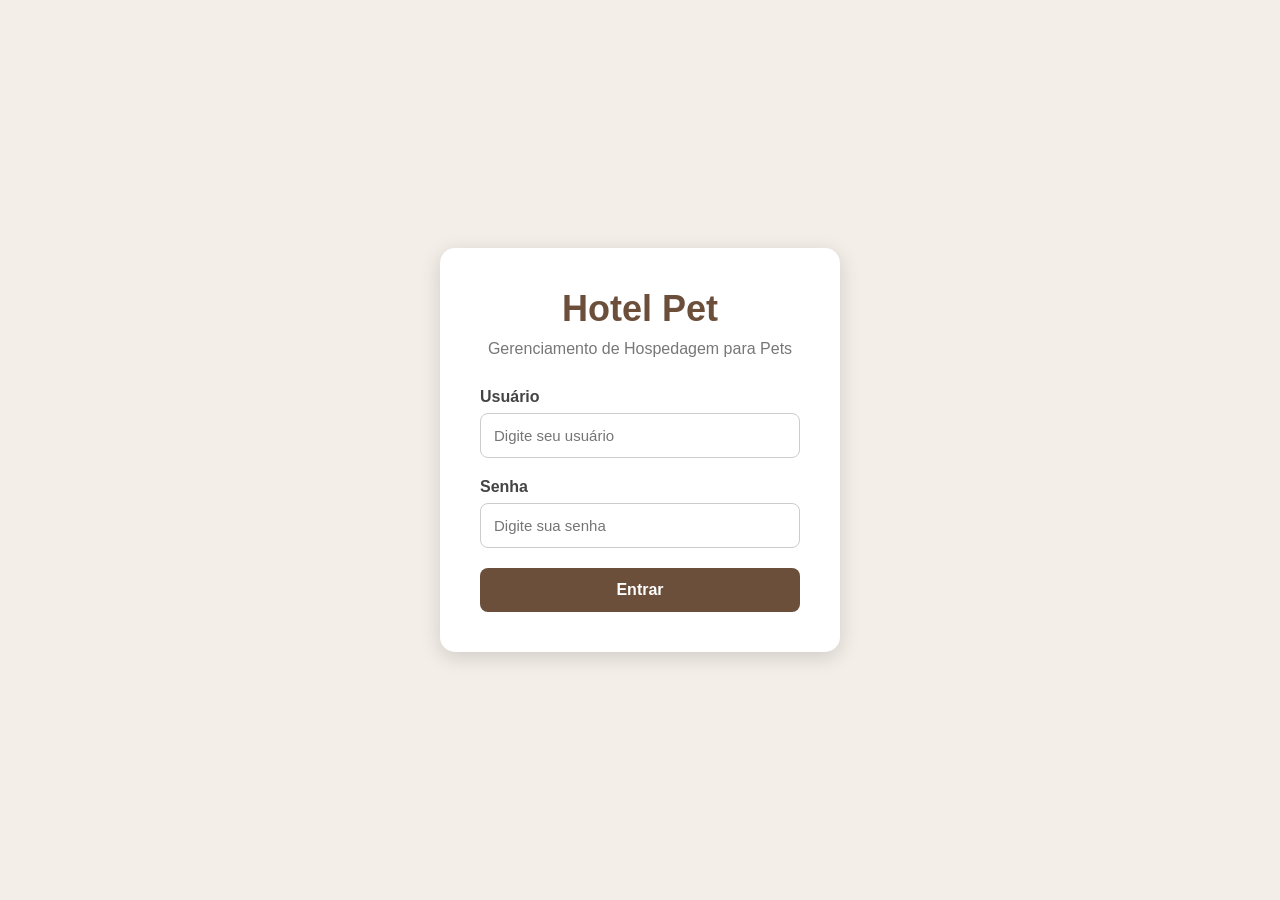
==== index/index.html @ 0ed0265e "Projeto Hotel Pet" ====
<!DOCTYPE html>
<html lang="pt-br">

<head>
    <meta charset="UTF-8">
    <meta name="viewport" content="width=device-width, initial-scale=1.0">

    <title>Hotel Pet - Login</title>

    <link rel="stylesheet" href="../style/style.css">
</head>

<body>

    <div class="login-container">

        <div class="login-box">

            <h1>Hotel Pet</h1>

            <p>Gerenciamento de Hospedagem para Pets</p>

            <form>

                <div class="campo">
                    <label for="usuario">Usuário</label>

                    <input 
                        type="text"
                        id="usuario"
                        name="usuario"
                        placeholder="Digite seu usuário"
                    >
                </div>

                <div class="campo">
                    <label for="senha">Senha</label>

                    <input 
                        type="password"
                        id="senha"
                        name="senha"
                        placeholder="Digite sua senha"
                    >
                </div>

                <a href="../reserva/reserva.html" class="botao-entrar">
                    Entrar
                </a>

            </form>

        </div>

    </div>

</body>

</html>
---- style/style.css ----
* {
    box-sizing: border-box;
    margin: 0;
    padding: 0;
}

body {
    font-family: Arial, sans-serif;
    background-color: #f3eee8;
    min-height: 100vh;
}

.login-container {
    min-height: 100vh;
    display: flex;
    justify-content: center;
    align-items: center;
    padding: 20px;
}

.login-box {
    width: 100%;
    max-width: 400px;
    background-color: white;
    padding: 40px;
    border-radius: 15px;
    box-shadow: 0 5px 20px rgba(0, 0, 0, 0.15);
}

.login-box h1 {
    text-align: center;
    color: #6b4f3a;
    font-size: 36px;
    margin-bottom: 10px;
}

.login-box p {
    text-align: center;
    color: #777;
    margin-bottom: 30px;
}

.campo {
    margin-bottom: 20px;
}

.campo label {
    display: block;
    color: #444;
    font-weight: bold;
    margin-bottom: 7px;
}

.campo input {
    width: 100%;
    padding: 13px;
    border: 1px solid #ccc;
    border-radius: 8px;
    font-size: 15px;
    outline: none;
}

.campo input:focus {
    border-color: #6b4f3a;
}

.login-box button {
    width: 100%;
    padding: 13px;
    background-color: #6b4f3a;
    color: white;
    border: none;
    border-radius: 8px;
    font-size: 16px;
    font-weight: bold;
    cursor: pointer;
}

.login-box button:hover {
    background-color: #543b2b;
}
.botao-entrar {
    display: block;
    width: 100%;
    padding: 13px;
    background-color: #6b4f3a;
    color: white;
    text-align: center;
    text-decoration: none;
    border-radius: 8px;
    font-size: 16px;
    font-weight: bold;
    cursor: pointer;
    box-sizing: border-box;
}

.botao-entrar:hover {
    background-color: #543b2b;
}
/* ============================= */
/* PÁGINA DE RESERVAS            */
/* ============================= */

.cabecalho {
    background-color: #6b4f3a;
    min-height: 70px;
    display: flex;
    align-items: center;
    justify-content: space-between;
    padding: 0 40px;
}

.logo h1 {
    color: white;
    font-size: 26px;
}

.menu {
    display: flex;
    gap: 25px;
}

.menu a {
    color: white;
    text-decoration: none;
    font-weight: bold;
    font-size: 15px;
}

.menu a:hover {
    text-decoration: underline;
}


/* CONTEÚDO */

.conteudo {
    width: 90%;
    max-width: 1100px;
    margin: 40px auto;
}

.titulo-pagina {
    margin-bottom: 30px;
}

.titulo-pagina h2 {
    color: #6b4f3a;
    font-size: 30px;
    margin-bottom: 8px;
}

.titulo-pagina p {
    color: #666;
}


/* PESQUISA */

.pesquisa {
    background-color: white;
    padding: 25px;
    border-radius: 12px;
    box-shadow: 0 3px 12px rgba(0, 0, 0, 0.10);
    margin-bottom: 30px;
}

.pesquisa h3 {
    color: #6b4f3a;
    margin-bottom: 20px;
}

.pesquisa form {
    display: flex;
    align-items: end;
    gap: 20px;
}

.campo-pesquisa {
    flex: 1;
}

.campo-pesquisa label {
    display: block;
    font-weight: bold;
    margin-bottom: 7px;
    color: #444;
}

.campo-pesquisa input,
.campo-pesquisa select {
    width: 100%;
    padding: 11px;
    border: 1px solid #ccc;
    border-radius: 7px;
    font-size: 14px;
}


/* BOTÃO PESQUISAR */

.botao-pesquisar {
    padding: 11px 25px;
    background-color: #6b4f3a;
    color: white;
    border: none;
    border-radius: 7px;
    font-weight: bold;
    cursor: pointer;
}

.botao-pesquisar:hover {
    background-color: #543b2b;
}


/* LISTA */

.lista-reservas {
    background-color: white;
    padding: 25px;
    border-radius: 12px;
    box-shadow: 0 3px 12px rgba(0, 0, 0, 0.10);
}

.cabecalho-lista {
    display: flex;
    justify-content: space-between;
    align-items: center;
    margin-bottom: 20px;
}

.cabecalho-lista h3 {
    color: #6b4f3a;
}


/* NOVA RESERVA */

.botao-nova-reserva {
    padding: 10px 18px;
    background-color: #6b4f3a;
    color: white;
    border: none;
    border-radius: 7px;
    cursor: pointer;
    font-weight: bold;
}


/* RESERVA */

.reserva {
    border: 1px solid #ddd;
    border-radius: 10px;
    padding: 20px;
    margin-bottom: 15px;
    display: flex;
    justify-content: space-between;
    align-items: center;
}

.reserva:last-child {
    margin-bottom: 0;
}

.reserva-informacoes h4 {
    color: #6b4f3a;
    font-size: 20px;
    margin-bottom: 10px;
}

.reserva-informacoes p {
    margin-bottom: 6px;
    color: #555;
}


/* STATUS */

.status {
    padding: 5px 10px;
    border-radius: 15px;
    font-size: 13px;
    font-weight: bold;
}

.status.andamento {
    background-color: #fff3cd;
    color: #856404;
}

.status.finalizada {
    background-color: #d4edda;
    color: #155724;
}

.status.reservada {
    background-color: #cce5ff;
    color: #004085;
}


/* BOTÕES */

.acoes {
    display: flex;
    gap: 10px;
}

.botao-visualizar,
.botao-editar {
    padding: 9px 15px;
    border-radius: 6px;
    cursor: pointer;
    font-weight: bold;
}

.botao-visualizar {
    background-color: white;
    color: #6b4f3a;
    border: 1px solid #6b4f3a;
}

.botao-editar {
    background-color: #6b4f3a;
    color: white;
    border: 1px solid #6b4f3a;
}


/* RESPONSIVIDADE */

@media (max-width: 768px) {

    .cabecalho {
        flex-direction: column;
        gap: 15px;
        padding: 20px;
    }

    .menu {
        flex-wrap: wrap;
        justify-content: center;
    }

    .pesquisa form {
        flex-direction: column;
        align-items: stretch;
    }

    .reserva {
        flex-direction: column;
        align-items: flex-start;
        gap: 20px;
    }

    .acoes {
        width: 100%;
    }

    .botao-visualizar,
    .botao-editar {
        flex: 1;
    }
}
.botao-visualizar {
    display: inline-block;
    padding: 9px 15px;
    border-radius: 6px;
    cursor: pointer;
    font-weight: bold;
    text-decoration: none;
    background-color: white;
    color: #6b4f3a;
    border: 1px solid #6b4f3a;
}
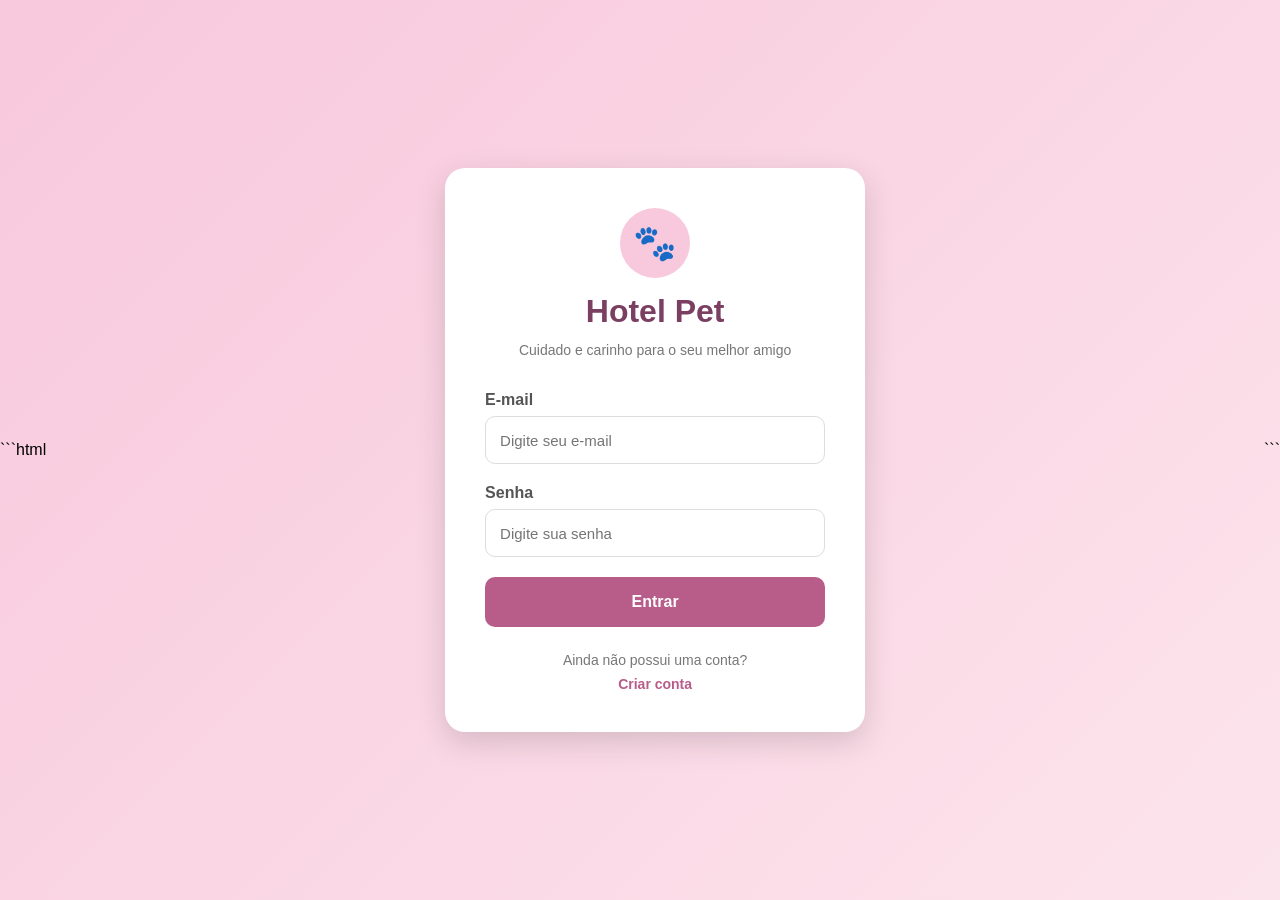
==== commit 176f97e0: "Atualiza tela de login" ====
--- a/index/index.html
+++ b/index/index.html
@@ -1,59 +1,369 @@
+```html
 <!DOCTYPE html>
 <html lang="pt-br">
 
 <head>
+
     <meta charset="UTF-8">
+
     <meta name="viewport" content="width=device-width, initial-scale=1.0">
 
     <title>Hotel Pet - Login</title>
 
     <link rel="stylesheet" href="../style/style.css">
+
 </head>
 
-<body>
-
-    <div class="login-container">
-
-        <div class="login-box">
-
-            <h1>Hotel Pet</h1>
-
-            <p>Gerenciamento de Hospedagem para Pets</p>
-
-            <form>
-
-                <div class="campo">
-                    <label for="usuario">Usuário</label>
-
-                    <input 
-                        type="text"
-                        id="usuario"
-                        name="usuario"
-                        placeholder="Digite seu usuário"
-                    >
-                </div>
-
-                <div class="campo">
-                    <label for="senha">Senha</label>
-
-                    <input 
+<body class="pagina-login">
+
+
+    <!-- ========================= -->
+    <!-- LOGIN -->
+    <!-- ========================= -->
+
+    <div class="login-container" id="telaLogin">
+
+        <div class="login-card">
+
+            <div class="login-logo">
+                🐾
+            </div>
+
+            <h1>
+                Hotel Pet
+            </h1>
+
+            <p class="login-subtitulo">
+                Cuidado e carinho para o seu melhor amigo
+            </p>
+
+
+            <form onsubmit="entrar(event)">
+
+                <div class="campo-login">
+
+                    <label for="email">
+                        E-mail
+                    </label>
+
+                    <input
+                        type="email"
+                        id="email"
+                        placeholder="Digite seu e-mail"
+                        required
+                    >
+
+                </div>
+
+
+                <div class="campo-login">
+
+                    <label for="senha">
+                        Senha
+                    </label>
+
+                    <input
                         type="password"
                         id="senha"
-                        name="senha"
                         placeholder="Digite sua senha"
-                    >
-                </div>
-
-                <a href="../reserva/reserva.html" class="botao-entrar">
+                        required
+                    >
+
+                </div>
+
+
+                <button
+                    type="submit"
+                    class="botao-login"
+                >
                     Entrar
-                </a>
+                </button>
 
             </form>
 
+
+            <div class="login-criar">
+
+                <span>
+                    Ainda não possui uma conta?
+                </span>
+
+                <button
+                    type="button"
+                    onclick="mostrarCriarConta()"
+                >
+                    Criar conta
+                </button>
+
+            </div>
+
         </div>
 
     </div>
 
+
+
+    <!-- ========================= -->
+    <!-- CRIAR CONTA -->
+    <!-- ========================= -->
+
+    <div
+        class="login-container"
+        id="telaCriarConta"
+        style="display: none;"
+    >
+
+        <div class="login-card">
+
+            <div class="login-logo">
+                🐾
+            </div>
+
+            <h1>
+                Criar conta
+            </h1>
+
+            <p class="login-subtitulo">
+                Cadastre-se para acessar o Hotel Pet
+            </p>
+
+
+            <form onsubmit="criarConta(event)">
+
+
+                <div class="campo-login">
+
+                    <label for="nomeCadastro">
+                        Nome
+                    </label>
+
+                    <input
+                        type="text"
+                        id="nomeCadastro"
+                        placeholder="Digite seu nome"
+                        required
+                    >
+
+                </div>
+
+
+                <div class="campo-login">
+
+                    <label for="emailCadastro">
+                        E-mail
+                    </label>
+
+                    <input
+                        type="email"
+                        id="emailCadastro"
+                        placeholder="Digite seu e-mail"
+                        required
+                    >
+
+                </div>
+
+
+                <div class="campo-login">
+
+                    <label for="senhaCadastro">
+                        Senha
+                    </label>
+
+                    <input
+                        type="password"
+                        id="senhaCadastro"
+                        placeholder="Digite sua senha"
+                        required
+                    >
+
+                </div>
+
+
+                <div class="campo-login">
+
+                    <label for="confirmarSenha">
+                        Confirmar senha
+                    </label>
+
+                    <input
+                        type="password"
+                        id="confirmarSenha"
+                        placeholder="Digite a senha novamente"
+                        required
+                    >
+
+                </div>
+
+
+                <button
+                    type="submit"
+                    class="botao-login"
+                >
+                    Criar conta
+                </button>
+
+            </form>
+
+
+            <div class="login-criar">
+
+                <span>
+                    Já possui uma conta?
+                </span>
+
+                <button
+                    type="button"
+                    onclick="mostrarLogin()"
+                >
+                    Voltar para o login
+                </button>
+
+            </div>
+
+        </div>
+
+    </div>
+
+
+
+    <!-- ========================= -->
+    <!-- JAVASCRIPT -->
+    <!-- ========================= -->
+
+    <script>
+
+
+        // =========================
+        // ENTRAR
+        // =========================
+
+        function entrar(event) {
+
+            event.preventDefault();
+
+
+            const email =
+                document.getElementById("email").value;
+
+            const senha =
+                document.getElementById("senha").value;
+
+
+            if (
+                email === "" ||
+                senha === ""
+            ) {
+
+                alert(
+                    "Digite o e-mail e a senha."
+                );
+
+                return;
+
+            }
+
+
+            // Qualquer e-mail e senha preenchidos entram
+
+            window.location.href =
+                "../pets/pets.html";
+
+        }
+
+
+
+        // =========================
+        // MOSTRAR CRIAR CONTA
+        // =========================
+
+        function mostrarCriarConta() {
+
+            document.getElementById("telaLogin").style.display =
+                "none";
+
+            document.getElementById("telaCriarConta").style.display =
+                "flex";
+
+        }
+
+
+
+        // =========================
+        // MOSTRAR LOGIN
+        // =========================
+
+        function mostrarLogin() {
+
+            document.getElementById("telaCriarConta").style.display =
+                "none";
+
+            document.getElementById("telaLogin").style.display =
+                "flex";
+
+        }
+
+
+
+        // =========================
+        // CRIAR CONTA
+        // =========================
+
+        function criarConta(event) {
+
+            event.preventDefault();
+
+
+            const nome =
+                document.getElementById("nomeCadastro").value;
+
+            const email =
+                document.getElementById("emailCadastro").value;
+
+            const senha =
+                document.getElementById("senhaCadastro").value;
+
+            const confirmarSenha =
+                document.getElementById("confirmarSenha").value;
+
+
+            if (senha !== confirmarSenha) {
+
+                alert(
+                    "As senhas não são iguais."
+                );
+
+                return;
+
+            }
+
+
+            alert(
+                "Conta criada com sucesso!\n\n" +
+                "Nome: " + nome +
+                "\nE-mail: " + email
+            );
+
+
+            // Coloca o e-mail cadastrado no login
+
+            document.getElementById("email").value =
+                email;
+
+
+            document.getElementById("senha").value =
+                senha;
+
+
+            mostrarLogin();
+
+        }
+
+    </script>
+
+
 </body>
 
-</html>+</html>
+```
+
+
--- a/style/style.css
+++ b/style/style.css
@@ -374,4 +374,290 @@
     background-color: white;
     color: #6b4f3a;
     border: 1px solid #6b4f3a;
+}
+/* ========================= */
+/* TELA DE LOGIN CENTRALIZADA */
+/* ========================= */
+
+body {
+    min-height: 100vh;
+}
+
+body:has(#telaLogin),
+body:has(#telaCadastro) {
+    display: flex;
+    justify-content: center;
+    align-items: center;
+    min-height: 100vh;
+}
+
+body:has(#telaLogin) .conteudo,
+body:has(#telaCadastro) .conteudo {
+    width: 100%;
+    max-width: 500px;
+    margin: 0 auto;
+}
+
+body:has(#telaLogin) .titulo-pagina,
+body:has(#telaCadastro) .titulo-pagina {
+    text-align: center;
+}
+
+body:has(#telaLogin) .pesquisa,
+body:has(#telaCadastro) .pesquisa {
+    width: 100%;
+    box-sizing: border-box;
+}
+/* ================================= */
+/* TELA DE LOGIN */
+/* ================================= */
+
+.pagina-login {
+    margin: 0;
+    padding: 0;
+
+    min-height: 100vh;
+
+    display: flex;
+    align-items: center;
+    justify-content: center;
+
+    background: linear-gradient(
+        135deg,
+        #f8c8dc,
+        #fce4ec
+    );
+
+    font-family: Arial, sans-serif;
+}
+
+
+/* CONTAINER */
+
+.login-container {
+
+    width: 100%;
+    min-height: 100vh;
+
+    display: flex;
+    align-items: center;
+    justify-content: center;
+
+    padding: 20px;
+
+    box-sizing: border-box;
+}
+
+
+/* CARD */
+
+.login-card {
+
+    width: 100%;
+    max-width: 420px;
+
+    background: white;
+
+    padding: 40px;
+
+    border-radius: 20px;
+
+    box-shadow:
+        0 10px 30px rgba(0, 0, 0, 0.15);
+
+    text-align: center;
+
+    box-sizing: border-box;
+}
+
+
+/* LOGO */
+
+.login-logo {
+
+    width: 70px;
+    height: 70px;
+
+    margin: 0 auto 15px;
+
+    display: flex;
+    align-items: center;
+    justify-content: center;
+
+    background: #f8c8dc;
+
+    border-radius: 50%;
+
+    font-size: 35px;
+}
+
+
+/* TÍTULO */
+
+.login-card h1 {
+
+    margin: 0;
+
+    color: #7b3f61;
+
+    font-size: 32px;
+}
+
+
+/* SUBTÍTULO */
+
+.login-subtitulo {
+
+    margin-top: 10px;
+    margin-bottom: 30px;
+
+    color: #777;
+
+    font-size: 14px;
+
+    line-height: 1.5;
+}
+
+
+/* CAMPOS */
+
+.campo-login {
+
+    text-align: left;
+
+    margin-bottom: 20px;
+}
+
+
+.campo-login label {
+
+    display: block;
+
+    margin-bottom: 7px;
+
+    font-weight: bold;
+
+    color: #555;
+}
+
+
+.campo-login input {
+
+    width: 100%;
+
+    height: 48px;
+
+    padding: 0 14px;
+
+    box-sizing: border-box;
+
+    border: 1px solid #ddd;
+
+    border-radius: 10px;
+
+    outline: none;
+
+    font-size: 15px;
+}
+
+
+.campo-login input:focus {
+
+    border-color: #c76b9b;
+
+    box-shadow:
+        0 0 0 2px rgba(199, 107, 155, 0.15);
+}
+
+
+/* BOTÃO ENTRAR */
+
+.botao-login {
+
+    width: 100%;
+
+    height: 50px;
+
+    border: none;
+
+    border-radius: 10px;
+
+    background: #b85c8a;
+
+    color: white;
+
+    font-size: 16px;
+
+    font-weight: bold;
+
+    cursor: pointer;
+
+    transition: 0.2s;
+}
+
+
+.botao-login:hover {
+
+    background: #98456f;
+
+}
+
+
+/* CRIAR CONTA */
+
+.login-criar {
+
+    margin-top: 25px;
+
+    display: flex;
+
+    flex-direction: column;
+
+    gap: 8px;
+
+    color: #777;
+
+    font-size: 14px;
+}
+
+
+.login-criar button {
+
+    border: none;
+
+    background: transparent;
+
+    color: #b85c8a;
+
+    font-weight: bold;
+
+    cursor: pointer;
+
+    font-size: 14px;
+}
+
+
+.login-criar button:hover {
+
+    text-decoration: underline;
+
+}
+
+
+/* CELULAR */
+
+@media (max-width: 500px) {
+
+    .login-card {
+
+        padding: 30px 20px;
+
+    }
+
+    .login-card h1 {
+
+        font-size: 28px;
+
+    }
+
 }
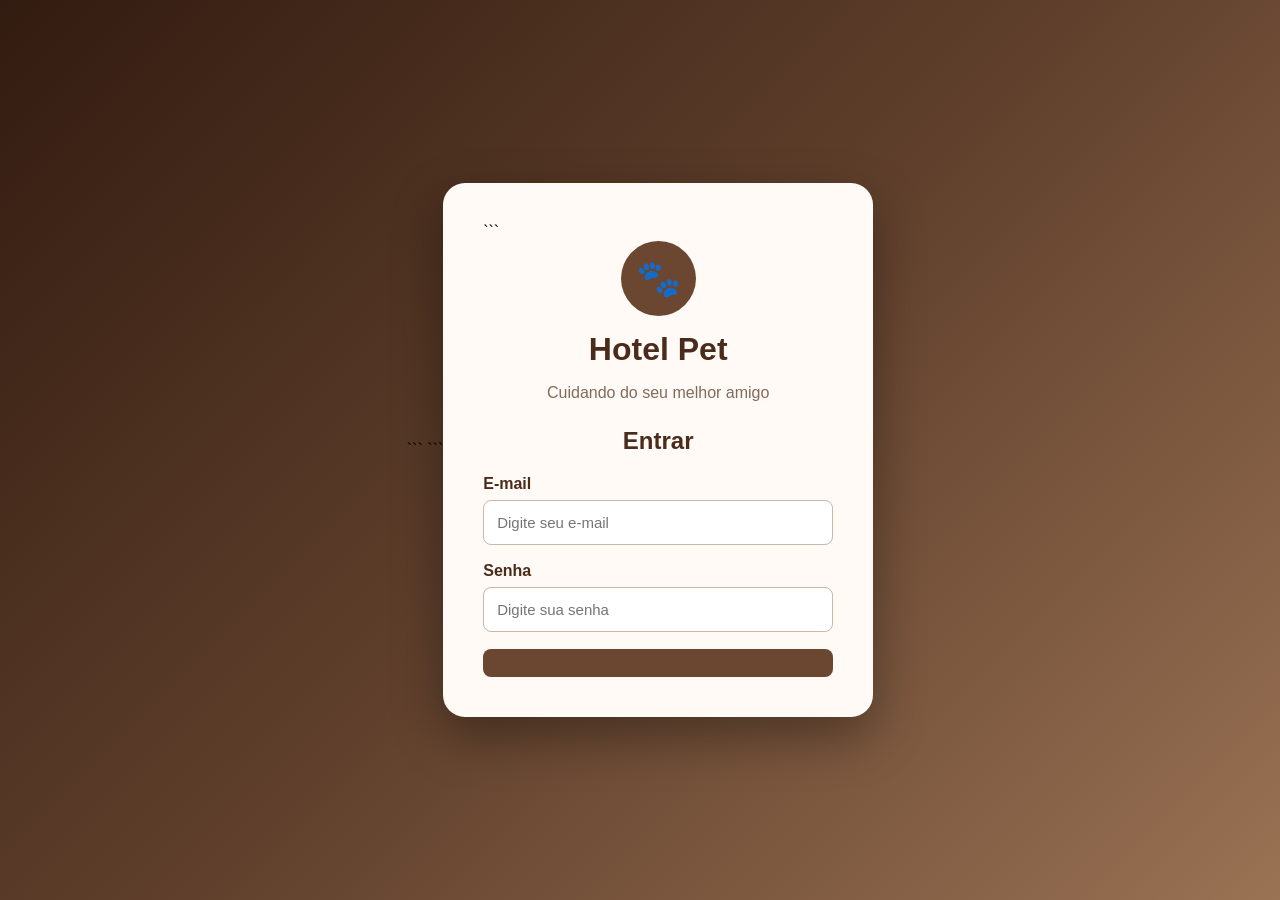
==== commit 4b189ff4: "Update index.html for improved layout and styling Refactor HTML structure and styles for login page." ====
--- a/index/index.html
+++ b/index/index.html
@@ -1,369 +1,219 @@
-```html
 <!DOCTYPE html>
+
 <html lang="pt-br">
 
 <head>
 
-    <meta charset="UTF-8">
-
-    <meta name="viewport" content="width=device-width, initial-scale=1.0">
-
-    <title>Hotel Pet - Login</title>
-
-    <link rel="stylesheet" href="../style/style.css">
+```
+<meta charset="UTF-8">
+
+<meta name="viewport" content="width=device-width, initial-scale=1.0">
+
+<title>Hotel Pet</title>
+
+<style>
+
+    * {
+        box-sizing: border-box;
+    }
+
+    body {
+        margin: 0;
+        min-height: 100vh;
+        font-family: Arial, sans-serif;
+        background: linear-gradient(
+            135deg,
+            #321b10,
+            #60402c,
+            #9a7254
+        );
+        display: flex;
+        align-items: center;
+        justify-content: center;
+        padding: 20px;
+    }
+
+    .caixa {
+        width: 100%;
+        max-width: 430px;
+        background: #fffaf5;
+        padding: 40px;
+        border-radius: 22px;
+        box-shadow: 0 20px 50px rgba(0,0,0,0.35);
+    }
+
+    .logo {
+        text-align: center;
+        margin-bottom: 25px;
+    }
+
+    .icone {
+        width: 75px;
+        height: 75px;
+        margin: 0 auto 15px;
+        border-radius: 50%;
+        background: #6b4630;
+        display: flex;
+        align-items: center;
+        justify-content: center;
+        font-size: 36px;
+    }
+
+    .logo h1 {
+        margin: 0;
+        color: #4a2c1c;
+        font-size: 32px;
+    }
+
+    .logo p {
+        color: #806b5d;
+    }
+
+    h2 {
+        text-align: center;
+        color: #4a2c1c;
+    }
+
+    .campo {
+        margin-bottom: 17px;
+    }
+
+    .campo label {
+        display: block;
+        margin-bottom: 7px;
+        color: #4a2c1c;
+        font-weight: bold;
+    }
+
+    .campo input {
+        width: 100%;
+        padding: 13px;
+        border: 1px solid #cdb8a7;
+        border-radius: 8px;
+        font-size: 15px;
+        outline: none;
+    }
+
+    .campo input:focus {
+        border-color: #6b4630;
+    }
+
+    .botao {
+        width: 100%;
+        padding: 14px;
+        border: 0;
+        border-radius: 8px;
+        background: #6b4630;
+        color: white;
+        font-size: 16px;
+        font-weight: bold;
+        cursor: pointer;
+    }
+
+    .botao:hover {
+        background: #4a2c1c;
+    }
+
+    .link {
+        width: 100%;
+        margin-top: 15px;
+        border: 0;
+        background: transparent;
+        color: #6b4630;
+        font-weight: bold;
+        cursor: pointer;
+    }
+
+    .mensagem {
+        text-align: center;
+        margin-top: 15px;
+        color: #6b4630;
+        font-weight: bold;
+    }
+
+    .escondido {
+        display: none;
+    }
+
+</style>
+```
 
 </head>
 
-<body class="pagina-login">
-
-
-    <!-- ========================= -->
-    <!-- LOGIN -->
-    <!-- ========================= -->
-
-    <div class="login-container" id="telaLogin">
-
-        <div class="login-card">
-
-            <div class="login-logo">
-                🐾
-            </div>
-
-            <h1>
-                Hotel Pet
-            </h1>
-
-            <p class="login-subtitulo">
-                Cuidado e carinho para o seu melhor amigo
-            </p>
-
-
-            <form onsubmit="entrar(event)">
-
-                <div class="campo-login">
-
-                    <label for="email">
-                        E-mail
-                    </label>
-
-                    <input
-                        type="email"
-                        id="email"
-                        placeholder="Digite seu e-mail"
-                        required
-                    >
-
-                </div>
-
-
-                <div class="campo-login">
-
-                    <label for="senha">
-                        Senha
-                    </label>
-
-                    <input
-                        type="password"
-                        id="senha"
-                        placeholder="Digite sua senha"
-                        required
-                    >
-
-                </div>
-
-
-                <button
-                    type="submit"
-                    class="botao-login"
-                >
-                    Entrar
-                </button>
-
-            </form>
-
-
-            <div class="login-criar">
-
-                <span>
-                    Ainda não possui uma conta?
-                </span>
-
-                <button
-                    type="button"
-                    onclick="mostrarCriarConta()"
-                >
-                    Criar conta
-                </button>
-
-            </div>
+<body>
+
+<div class="caixa">
+
+```
+<!-- LOGO -->
+
+<div class="logo">
+
+    <div class="icone">
+        🐾
+    </div>
+
+    <h1>
+        Hotel Pet
+    </h1>
+
+    <p>
+        Cuidando do seu melhor amigo
+    </p>
+
+</div>
+
+
+
+<!-- LOGIN -->
+
+<div id="login">
+
+    <h2>
+        Entrar
+    </h2>
+
+
+    <form id="formLogin">
+
+
+        <div class="campo">
+
+            <label for="emailLogin">
+                E-mail
+            </label>
+
+            <input
+                type="email"
+                id="emailLogin"
+                placeholder="Digite seu e-mail"
+                required
+            >
 
         </div>
 
-    </div>
-
-
-
-    <!-- ========================= -->
-    <!-- CRIAR CONTA -->
-    <!-- ========================= -->
-
-    <div
-        class="login-container"
-        id="telaCriarConta"
-        style="display: none;"
-    >
-
-        <div class="login-card">
-
-            <div class="login-logo">
-                🐾
-            </div>
-
-            <h1>
-                Criar conta
-            </h1>
-
-            <p class="login-subtitulo">
-                Cadastre-se para acessar o Hotel Pet
-            </p>
-
-
-            <form onsubmit="criarConta(event)">
-
-
-                <div class="campo-login">
-
-                    <label for="nomeCadastro">
-                        Nome
-                    </label>
-
-                    <input
-                        type="text"
-                        id="nomeCadastro"
-                        placeholder="Digite seu nome"
-                        required
-                    >
-
-                </div>
-
-
-                <div class="campo-login">
-
-                    <label for="emailCadastro">
-                        E-mail
-                    </label>
-
-                    <input
-                        type="email"
-                        id="emailCadastro"
-                        placeholder="Digite seu e-mail"
-                        required
-                    >
-
-                </div>
-
-
-                <div class="campo-login">
-
-                    <label for="senhaCadastro">
-                        Senha
-                    </label>
-
-                    <input
-                        type="password"
-                        id="senhaCadastro"
-                        placeholder="Digite sua senha"
-                        required
-                    >
-
-                </div>
-
-
-                <div class="campo-login">
-
-                    <label for="confirmarSenha">
-                        Confirmar senha
-                    </label>
-
-                    <input
-                        type="password"
-                        id="confirmarSenha"
-                        placeholder="Digite a senha novamente"
-                        required
-                    >
-
-                </div>
-
-
-                <button
-                    type="submit"
-                    class="botao-login"
-                >
-                    Criar conta
-                </button>
-
-            </form>
-
-
-            <div class="login-criar">
-
-                <span>
-                    Já possui uma conta?
-                </span>
-
-                <button
-                    type="button"
-                    onclick="mostrarLogin()"
-                >
-                    Voltar para o login
-                </button>
-
-            </div>
+
+
+        <div class="campo">
+
+            <label for="senhaLogin">
+                Senha
+            </label>
+
+            <input
+                type="password"
+                id="senhaLogin"
+                placeholder="Digite sua senha"
+                required
+            >
 
         </div>
 
-    </div>
-
-
-
-    <!-- ========================= -->
-    <!-- JAVASCRIPT -->
-    <!-- ========================= -->
-
-    <script>
-
-
-        // =========================
-        // ENTRAR
-        // =========================
-
-        function entrar(event) {
-
-            event.preventDefault();
-
-
-            const email =
-                document.getElementById("email").value;
-
-            const senha =
-                document.getElementById("senha").value;
-
-
-            if (
-                email === "" ||
-                senha === ""
-            ) {
-
-                alert(
-                    "Digite o e-mail e a senha."
-                );
-
-                return;
-
-            }
-
-
-            // Qualquer e-mail e senha preenchidos entram
-
-            window.location.href =
-                "../pets/pets.html";
-
-        }
-
-
-
-        // =========================
-        // MOSTRAR CRIAR CONTA
-        // =========================
-
-        function mostrarCriarConta() {
-
-            document.getElementById("telaLogin").style.display =
-                "none";
-
-            document.getElementById("telaCriarConta").style.display =
-                "flex";
-
-        }
-
-
-
-        // =========================
-        // MOSTRAR LOGIN
-        // =========================
-
-        function mostrarLogin() {
-
-            document.getElementById("telaCriarConta").style.display =
-                "none";
-
-            document.getElementById("telaLogin").style.display =
-                "flex";
-
-        }
-
-
-
-        // =========================
-        // CRIAR CONTA
-        // =========================
-
-        function criarConta(event) {
-
-            event.preventDefault();
-
-
-            const nome =
-                document.getElementById("nomeCadastro").value;
-
-            const email =
-                document.getElementById("emailCadastro").value;
-
-            const senha =
-                document.getElementById("senhaCadastro").value;
-
-            const confirmarSenha =
-                document.getElementById("confirmarSenha").value;
-
-
-            if (senha !== confirmarSenha) {
-
-                alert(
-                    "As senhas não são iguais."
-                );
-
-                return;
-
-            }
-
-
-            alert(
-                "Conta criada com sucesso!\n\n" +
-                "Nome: " + nome +
-                "\nE-mail: " + email
-            );
-
-
-            // Coloca o e-mail cadastrado no login
-
-            document.getElementById("email").value =
-                email;
-
-
-            document.getElementById("senha").value =
-                senha;
-
-
-            mostrarLogin();
-
-        }
-
-    </script>
-
-
-</body>
-
-</html>
-```
-
-
+
+
+        <button
+            type="submit"
+            class="botao"
+        >
+           
+
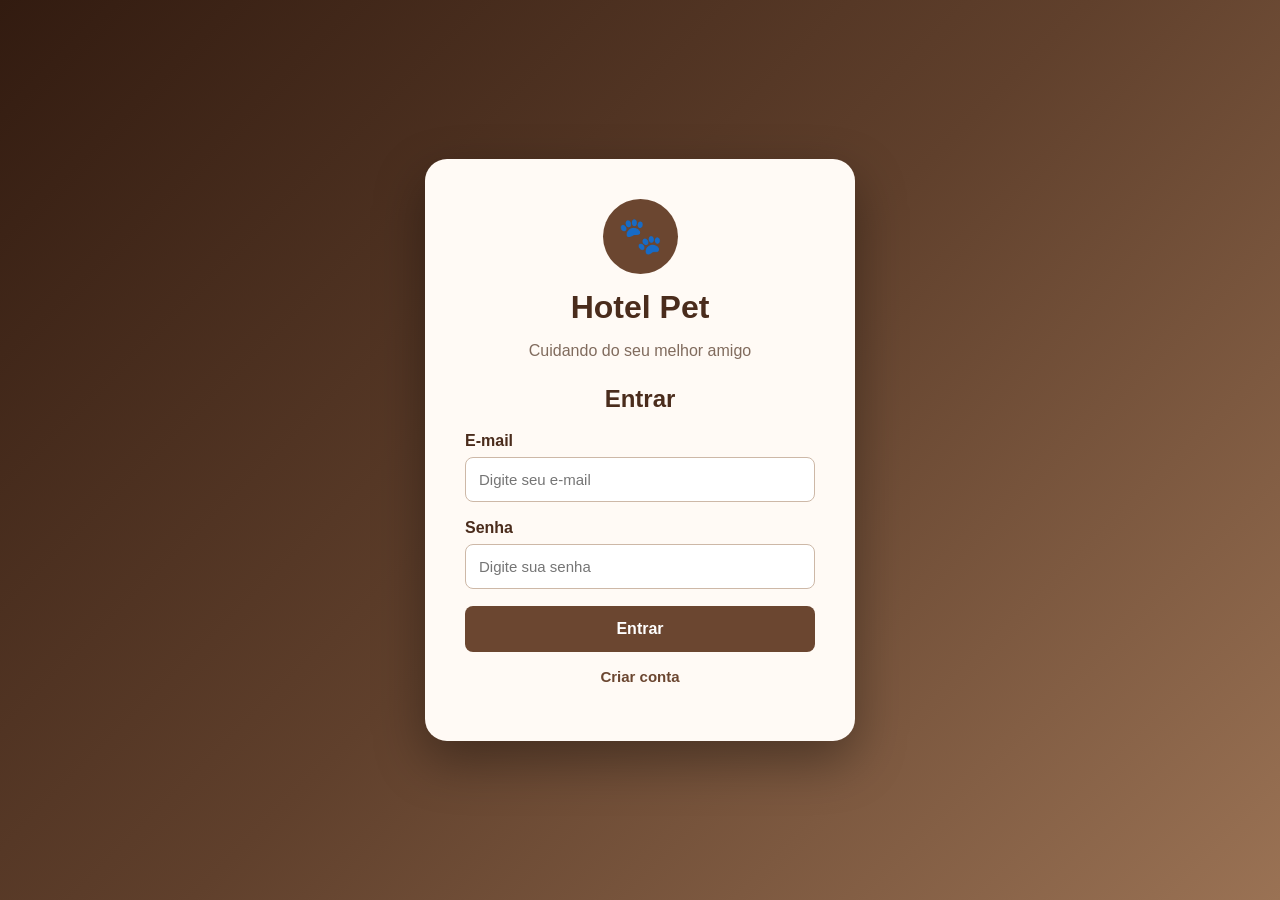
==== commit 35ce279f: "Corrigir tela inicial de login e cadastro" ====
--- a/index/index.html
+++ b/index/index.html
@@ -1,219 +1,164 @@
 <!DOCTYPE html>
+<html lang="pt-br">
+<head>
+    <meta charset="UTF-8">
+    <meta name="viewport" content="width=device-width, initial-scale=1.0">
+    <title>Hotel Pet</title>
+    <style>
+        * { box-sizing: border-box; }
+        body {
+            margin: 0;
+            min-height: 100vh;
+            font-family: Arial, sans-serif;
+            background: linear-gradient(135deg, #321b10, #60402c, #9a7254);
+            display: flex;
+            align-items: center;
+            justify-content: center;
+            padding: 20px;
+        }
+        .caixa {
+            width: 100%;
+            max-width: 430px;
+            background: #fffaf5;
+            padding: 40px;
+            border-radius: 22px;
+            box-shadow: 0 20px 50px rgba(0,0,0,0.35);
+        }
+        .logo { text-align: center; margin-bottom: 25px; }
+        .icone {
+            width: 75px;
+            height: 75px;
+            margin: 0 auto 15px;
+            border-radius: 50%;
+            background: #6b4630;
+            display: flex;
+            align-items: center;
+            justify-content: center;
+            font-size: 36px;
+        }
+        .logo h1 { margin: 0; color: #4a2c1c; font-size: 32px; }
+        .logo p { color: #806b5d; }
+        h2 { text-align: center; color: #4a2c1c; }
+        .campo { margin-bottom: 17px; }
+        .campo label {
+            display: block;
+            margin-bottom: 7px;
+            color: #4a2c1c;
+            font-weight: bold;
+        }
+        .campo input {
+            width: 100%;
+            padding: 13px;
+            border: 1px solid #cdb8a7;
+            border-radius: 8px;
+            font-size: 15px;
+            outline: none;
+        }
+        .campo input:focus { border-color: #6b4630; }
+        .botao {
+            width: 100%;
+            padding: 14px;
+            border: 0;
+            border-radius: 8px;
+            background: #6b4630;
+            color: white;
+            font-size: 16px;
+            font-weight: bold;
+            cursor: pointer;
+        }
+        .botao:hover { background: #4a2c1c; }
+        .link {
+            width: 100%;
+            margin-top: 15px;
+            border: 0;
+            background: transparent;
+            color: #6b4630;
+            font-weight: bold;
+            cursor: pointer;
+            font-size: 15px;
+        }
+        .mensagem {
+            text-align: center;
+            margin-top: 15px;
+            color: #6b4630;
+            font-weight: bold;
+        }
+        .escondido { display: none; }
+    </style>
+</head>
+<body>
+    <div class="caixa">
+        <div class="logo">
+            <div class="icone">🐾</div>
+            <h1>Hotel Pet</h1>
+            <p>Cuidando do seu melhor amigo</p>
+        </div>
 
-<html lang="pt-br">
+        <div id="login">
+            <h2>Entrar</h2>
+            <form id="formLogin">
+                <div class="campo">
+                    <label for="emailLogin">E-mail</label>
+                    <input type="email" id="emailLogin" placeholder="Digite seu e-mail" required>
+                </div>
+                <div class="campo">
+                    <label for="senhaLogin">Senha</label>
+                    <input type="password" id="senhaLogin" placeholder="Digite sua senha" required>
+                </div>
+                <button type="submit" class="botao">Entrar</button>
+            </form>
+            <button type="button" class="link" onclick="mostrarCadastro()">Criar conta</button>
+            <div id="mensagemLogin" class="mensagem"></div>
+        </div>
 
-<head>
-
-```
-<meta charset="UTF-8">
-
-<meta name="viewport" content="width=device-width, initial-scale=1.0">
-
-<title>Hotel Pet</title>
-
-<style>
-
-    * {
-        box-sizing: border-box;
-    }
-
-    body {
-        margin: 0;
-        min-height: 100vh;
-        font-family: Arial, sans-serif;
-        background: linear-gradient(
-            135deg,
-            #321b10,
-            #60402c,
-            #9a7254
-        );
-        display: flex;
-        align-items: center;
-        justify-content: center;
-        padding: 20px;
-    }
-
-    .caixa {
-        width: 100%;
-        max-width: 430px;
-        background: #fffaf5;
-        padding: 40px;
-        border-radius: 22px;
-        box-shadow: 0 20px 50px rgba(0,0,0,0.35);
-    }
-
-    .logo {
-        text-align: center;
-        margin-bottom: 25px;
-    }
-
-    .icone {
-        width: 75px;
-        height: 75px;
-        margin: 0 auto 15px;
-        border-radius: 50%;
-        background: #6b4630;
-        display: flex;
-        align-items: center;
-        justify-content: center;
-        font-size: 36px;
-    }
-
-    .logo h1 {
-        margin: 0;
-        color: #4a2c1c;
-        font-size: 32px;
-    }
-
-    .logo p {
-        color: #806b5d;
-    }
-
-    h2 {
-        text-align: center;
-        color: #4a2c1c;
-    }
-
-    .campo {
-        margin-bottom: 17px;
-    }
-
-    .campo label {
-        display: block;
-        margin-bottom: 7px;
-        color: #4a2c1c;
-        font-weight: bold;
-    }
-
-    .campo input {
-        width: 100%;
-        padding: 13px;
-        border: 1px solid #cdb8a7;
-        border-radius: 8px;
-        font-size: 15px;
-        outline: none;
-    }
-
-    .campo input:focus {
-        border-color: #6b4630;
-    }
-
-    .botao {
-        width: 100%;
-        padding: 14px;
-        border: 0;
-        border-radius: 8px;
-        background: #6b4630;
-        color: white;
-        font-size: 16px;
-        font-weight: bold;
-        cursor: pointer;
-    }
-
-    .botao:hover {
-        background: #4a2c1c;
-    }
-
-    .link {
-        width: 100%;
-        margin-top: 15px;
-        border: 0;
-        background: transparent;
-        color: #6b4630;
-        font-weight: bold;
-        cursor: pointer;
-    }
-
-    .mensagem {
-        text-align: center;
-        margin-top: 15px;
-        color: #6b4630;
-        font-weight: bold;
-    }
-
-    .escondido {
-        display: none;
-    }
-
-</style>
-```
-
-</head>
-
-<body>
-
-<div class="caixa">
-
-```
-<!-- LOGO -->
-
-<div class="logo">
-
-    <div class="icone">
-        🐾
+        <div id="cadastro" class="escondido">
+            <h2>Criar conta</h2>
+            <form id="formCadastro">
+                <div class="campo">
+                    <label for="nomeCadastro">Nome</label>
+                    <input type="text" id="nomeCadastro" placeholder="Digite seu nome" required>
+                </div>
+                <div class="campo">
+                    <label for="emailCadastro">E-mail</label>
+                    <input type="email" id="emailCadastro" placeholder="Digite seu e-mail" required>
+                </div>
+                <div class="campo">
+                    <label for="senhaCadastro">Senha</label>
+                    <input type="password" id="senhaCadastro" placeholder="Crie uma senha" required>
+                </div>
+                <button type="submit" class="botao">Criar conta</button>
+            </form>
+            <button type="button" class="link" onclick="mostrarLogin()">Voltar para entrar</button>
+            <div id="mensagemCadastro" class="mensagem"></div>
+        </div>
     </div>
 
-    <h1>
-        Hotel Pet
-    </h1>
+    <script>
+        function mostrarCadastro() {
+            document.getElementById('login').classList.add('escondido');
+            document.getElementById('cadastro').classList.remove('escondido');
+        }
 
-    <p>
-        Cuidando do seu melhor amigo
-    </p>
+        function mostrarLogin() {
+            document.getElementById('cadastro').classList.add('escondido');
+            document.getElementById('login').classList.remove('escondido');
+        }
 
-</div>
+        document.getElementById('formLogin').addEventListener('submit', function(event) {
+            event.preventDefault();
+            const email = document.getElementById('emailLogin').value;
+            const senha = document.getElementById('senhaLogin').value;
 
+            if (email && senha) {
+                window.location.href = '../usuarios/usuarios.html';
+            }
+        });
 
-
-<!-- LOGIN -->
-
-<div id="login">
-
-    <h2>
-        Entrar
-    </h2>
-
-
-    <form id="formLogin">
-
-
-        <div class="campo">
-
-            <label for="emailLogin">
-                E-mail
-            </label>
-
-            <input
-                type="email"
-                id="emailLogin"
-                placeholder="Digite seu e-mail"
-                required
-            >
-
-        </div>
-
-
-
-        <div class="campo">
-
-            <label for="senhaLogin">
-                Senha
-            </label>
-
-            <input
-                type="password"
-                id="senhaLogin"
-                placeholder="Digite sua senha"
-                required
-            >
-
-        </div>
-
-
-
-        <button
-            type="submit"
-            class="botao"
-        >
-           
-
+        document.getElementById('formCadastro').addEventListener('submit', function(event) {
+            event.preventDefault();
+            document.getElementById('mensagemCadastro').textContent = 'Conta criada com sucesso! Agora você pode entrar.';
+            setTimeout(mostrarLogin, 1200);
+        });
+    </script>
+</body>
+</html>
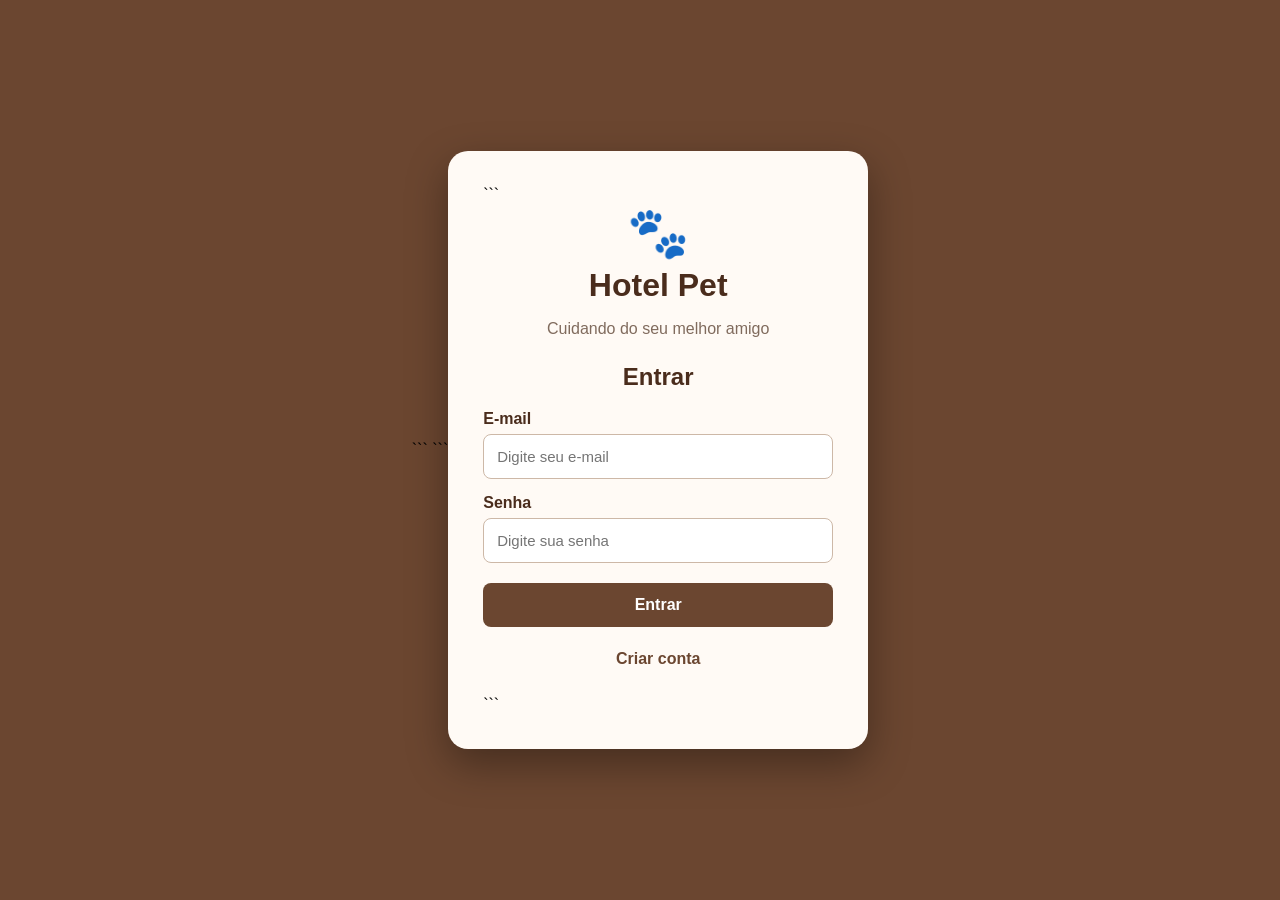
==== commit 10c52701: "corrigindo caminhos das paginas e links da navegacao" ====
--- a/index/index.html
+++ b/index/index.html
@@ -1,164 +1,479 @@
+
 <!DOCTYPE html>
+
 <html lang="pt-br">
+
 <head>
     <meta charset="UTF-8">
     <meta name="viewport" content="width=device-width, initial-scale=1.0">
     <title>Hotel Pet</title>
-    <style>
-        * { box-sizing: border-box; }
-        body {
-            margin: 0;
-            min-height: 100vh;
-            font-family: Arial, sans-serif;
-            background: linear-gradient(135deg, #321b10, #60402c, #9a7254);
-            display: flex;
-            align-items: center;
-            justify-content: center;
-            padding: 20px;
+
+```
+<style>
+    * {
+        box-sizing: border-box;
+    }
+
+    body {
+        margin: 0;
+        min-height: 100vh;
+        font-family: Arial, sans-serif;
+        background: #6b4630;
+        display: flex;
+        justify-content: center;
+        align-items: center;
+    }
+
+    .caixa {
+        width: 90%;
+        max-width: 420px;
+        background: #fffaf5;
+        padding: 35px;
+        border-radius: 20px;
+        box-shadow: 0 15px 40px rgba(0,0,0,.35);
+    }
+
+    .logo {
+        text-align: center;
+        margin-bottom: 25px;
+    }
+
+    .logo span {
+        display: block;
+        font-size: 50px;
+    }
+
+    .logo h1 {
+        margin: 5px 0;
+        color: #4a2c1c;
+    }
+
+    .logo p {
+        color: #806b5d;
+    }
+
+    h2 {
+        text-align: center;
+        color: #4a2c1c;
+    }
+
+    label {
+        display: block;
+        margin-top: 15px;
+        margin-bottom: 6px;
+        color: #4a2c1c;
+        font-weight: bold;
+    }
+
+    input {
+        width: 100%;
+        padding: 13px;
+        border: 1px solid #cdb8a7;
+        border-radius: 8px;
+        font-size: 15px;
+    }
+
+    button {
+        width: 100%;
+        margin-top: 20px;
+        padding: 13px;
+        border: none;
+        border-radius: 8px;
+        background: #6b4630;
+        color: white;
+        font-size: 16px;
+        font-weight: bold;
+        cursor: pointer;
+    }
+
+    button:hover {
+        background: #4a2c1c;
+    }
+
+    .link {
+        background: transparent;
+        color: #6b4630;
+        margin-top: 10px;
+    }
+
+    .mensagem {
+        text-align: center;
+        margin-top: 15px;
+        color: #6b4630;
+        font-weight: bold;
+    }
+
+    .escondido {
+        display: none;
+    }
+</style>
+```
+
+</head>
+
+<body>
+
+<div class="caixa">
+
+```
+<div class="logo">
+    <span>🐾</span>
+    <h1>Hotel Pet</h1>
+    <p>Cuidando do seu melhor amigo</p>
+</div>
+
+
+<!-- LOGIN -->
+
+<div id="login">
+
+    <h2>Entrar</h2>
+
+    <form id="formLogin">
+
+        <label>E-mail</label>
+
+        <input
+            type="email"
+            id="emailLogin"
+            placeholder="Digite seu e-mail"
+            required
+        >
+
+
+        <label>Senha</label>
+
+        <input
+            type="password"
+            id="senhaLogin"
+            placeholder="Digite sua senha"
+            required
+        >
+
+
+        <button type="submit">
+            Entrar
+        </button>
+
+    </form>
+
+
+    <button
+        type="button"
+        class="link"
+        id="abrirCadastro"
+    >
+        Criar conta
+    </button>
+
+
+    <div
+        id="msgLogin"
+        class="mensagem"
+    ></div>
+
+</div>
+
+
+
+<!-- CADASTRO -->
+
+<div
+    id="cadastro"
+    class="escondido"
+>
+
+    <h2>Criar conta</h2>
+
+    <form id="formCadastro">
+
+        <label>Nome</label>
+
+        <input
+            type="text"
+            id="nome"
+            placeholder="Digite seu nome"
+            required
+        >
+
+
+        <label>E-mail</label>
+
+        <input
+            type="email"
+            id="email"
+            placeholder="Digite seu e-mail"
+            required
+        >
+
+
+        <label>Senha</label>
+
+        <input
+            type="password"
+            id="senha"
+            placeholder="Digite uma senha"
+            required
+        >
+
+
+        <label>Confirmar senha</label>
+
+        <input
+            type="password"
+            id="confirmar"
+            placeholder="Digite a senha novamente"
+            required
+        >
+
+
+        <button type="submit">
+            Criar conta
+        </button>
+
+    </form>
+
+
+    <button
+        type="button"
+        class="link"
+        id="voltarLogin"
+    >
+        Voltar para login
+    </button>
+
+
+    <div
+        id="msgCadastro"
+        class="mensagem"
+    ></div>
+
+</div>
+```
+
+</div>
+
+<script>
+
+
+/* ABRIR CADASTRO */
+
+document
+    .getElementById("abrirCadastro")
+    .onclick = function() {
+
+        document
+            .getElementById("login")
+            .classList
+            .add("escondido");
+
+        document
+            .getElementById("cadastro")
+            .classList
+            .remove("escondido");
+
+    };
+
+
+
+/* VOLTAR PARA LOGIN */
+
+document
+    .getElementById("voltarLogin")
+    .onclick = function() {
+
+        document
+            .getElementById("cadastro")
+            .classList
+            .add("escondido");
+
+        document
+            .getElementById("login")
+            .classList
+            .remove("escondido");
+
+    };
+
+
+
+/* CRIAR CONTA */
+
+document
+    .getElementById("formCadastro")
+    .onsubmit = function(event) {
+
+        event.preventDefault();
+
+
+        const nome =
+            document.getElementById("nome").value.trim();
+
+
+        const email =
+            document
+            .getElementById("email")
+            .value
+            .trim()
+            .toLowerCase();
+
+
+        const senha =
+            document.getElementById("senha").value;
+
+
+        const confirmar =
+            document
+            .getElementById("confirmar")
+            .value;
+
+
+        if (senha !== confirmar) {
+
+            document
+                .getElementById("msgCadastro")
+                .innerText =
+                "As senhas não são iguais.";
+
+            return;
         }
-        .caixa {
-            width: 100%;
-            max-width: 430px;
-            background: #fffaf5;
-            padding: 40px;
-            border-radius: 22px;
-            box-shadow: 0 20px 50px rgba(0,0,0,0.35);
+
+
+        if (senha.length < 4) {
+
+            document
+                .getElementById("msgCadastro")
+                .innerText =
+                "A senha precisa ter pelo menos 4 caracteres.";
+
+            return;
         }
-        .logo { text-align: center; margin-bottom: 25px; }
-        .icone {
-            width: 75px;
-            height: 75px;
-            margin: 0 auto 15px;
-            border-radius: 50%;
-            background: #6b4630;
-            display: flex;
-            align-items: center;
-            justify-content: center;
-            font-size: 36px;
+
+
+        const usuario = {
+
+            nome: nome,
+            email: email,
+            senha: senha
+
+        };
+
+
+        localStorage.setItem(
+            "hotelPetUsuario",
+            JSON.stringify(usuario)
+        );
+
+
+        document
+            .getElementById("msgCadastro")
+            .innerText =
+            "Conta criada com sucesso!";
+
+
+        document
+            .getElementById("emailLogin")
+            .value = email;
+
+
+        document
+            .getElementById("senhaLogin")
+            .value = "";
+
+
+        setTimeout(function() {
+
+            document
+                .getElementById("cadastro")
+                .classList
+                .add("escondido");
+
+            document
+                .getElementById("login")
+                .classList
+                .remove("escondido");
+
+        }, 1000);
+
+    };
+
+
+
+/* LOGIN */
+
+document
+    .getElementById("formLogin")
+    .onsubmit = function(event) {
+
+        event.preventDefault();
+
+
+        const email =
+            document
+            .getElementById("emailLogin")
+            .value
+            .trim()
+            .toLowerCase();
+
+
+        const senha =
+            document
+            .getElementById("senhaLogin")
+            .value;
+
+
+        const dados =
+            localStorage.getItem(
+                "hotelPetUsuario"
+            );
+
+
+        if (!dados) {
+
+            document
+                .getElementById("msgLogin")
+                .innerText =
+                "Crie uma conta primeiro.";
+
+            return;
         }
-        .logo h1 { margin: 0; color: #4a2c1c; font-size: 32px; }
-        .logo p { color: #806b5d; }
-        h2 { text-align: center; color: #4a2c1c; }
-        .campo { margin-bottom: 17px; }
-        .campo label {
-            display: block;
-            margin-bottom: 7px;
-            color: #4a2c1c;
-            font-weight: bold;
+
+
+        const usuario =
+            JSON.parse(dados);
+
+
+        if (
+            email === usuario.email &&
+            senha === usuario.senha
+        ) {
+
+            localStorage.setItem(
+                "hotelPetLogado",
+                "true"
+            );
+
+
+            /*
+              Depois do login,
+              abre a página principal.
+            */
+
+            window.location.href =
+                "index/index.html";
+
+        } else {
+
+            document
+                .getElementById("msgLogin")
+                .innerText =
+                "E-mail ou senha incorretos.";
+
         }
-        .campo input {
-            width: 100%;
-            padding: 13px;
-            border: 1px solid #cdb8a7;
-            border-radius: 8px;
-            font-size: 15px;
-            outline: none;
-        }
-        .campo input:focus { border-color: #6b4630; }
-        .botao {
-            width: 100%;
-            padding: 14px;
-            border: 0;
-            border-radius: 8px;
-            background: #6b4630;
-            color: white;
-            font-size: 16px;
-            font-weight: bold;
-            cursor: pointer;
-        }
-        .botao:hover { background: #4a2c1c; }
-        .link {
-            width: 100%;
-            margin-top: 15px;
-            border: 0;
-            background: transparent;
-            color: #6b4630;
-            font-weight: bold;
-            cursor: pointer;
-            font-size: 15px;
-        }
-        .mensagem {
-            text-align: center;
-            margin-top: 15px;
-            color: #6b4630;
-            font-weight: bold;
-        }
-        .escondido { display: none; }
-    </style>
-</head>
-<body>
-    <div class="caixa">
-        <div class="logo">
-            <div class="icone">🐾</div>
-            <h1>Hotel Pet</h1>
-            <p>Cuidando do seu melhor amigo</p>
-        </div>
-
-        <div id="login">
-            <h2>Entrar</h2>
-            <form id="formLogin">
-                <div class="campo">
-                    <label for="emailLogin">E-mail</label>
-                    <input type="email" id="emailLogin" placeholder="Digite seu e-mail" required>
-                </div>
-                <div class="campo">
-                    <label for="senhaLogin">Senha</label>
-                    <input type="password" id="senhaLogin" placeholder="Digite sua senha" required>
-                </div>
-                <button type="submit" class="botao">Entrar</button>
-            </form>
-            <button type="button" class="link" onclick="mostrarCadastro()">Criar conta</button>
-            <div id="mensagemLogin" class="mensagem"></div>
-        </div>
-
-        <div id="cadastro" class="escondido">
-            <h2>Criar conta</h2>
-            <form id="formCadastro">
-                <div class="campo">
-                    <label for="nomeCadastro">Nome</label>
-                    <input type="text" id="nomeCadastro" placeholder="Digite seu nome" required>
-                </div>
-                <div class="campo">
-                    <label for="emailCadastro">E-mail</label>
-                    <input type="email" id="emailCadastro" placeholder="Digite seu e-mail" required>
-                </div>
-                <div class="campo">
-                    <label for="senhaCadastro">Senha</label>
-                    <input type="password" id="senhaCadastro" placeholder="Crie uma senha" required>
-                </div>
-                <button type="submit" class="botao">Criar conta</button>
-            </form>
-            <button type="button" class="link" onclick="mostrarLogin()">Voltar para entrar</button>
-            <div id="mensagemCadastro" class="mensagem"></div>
-        </div>
-    </div>
-
-    <script>
-        function mostrarCadastro() {
-            document.getElementById('login').classList.add('escondido');
-            document.getElementById('cadastro').classList.remove('escondido');
-        }
-
-        function mostrarLogin() {
-            document.getElementById('cadastro').classList.add('escondido');
-            document.getElementById('login').classList.remove('escondido');
-        }
-
-        document.getElementById('formLogin').addEventListener('submit', function(event) {
-            event.preventDefault();
-            const email = document.getElementById('emailLogin').value;
-            const senha = document.getElementById('senhaLogin').value;
-
-            if (email && senha) {
-                window.location.href = '../usuarios/usuarios.html';
-            }
-        });
-
-        document.getElementById('formCadastro').addEventListener('submit', function(event) {
-            event.preventDefault();
-            document.getElementById('mensagemCadastro').textContent = 'Conta criada com sucesso! Agora você pode entrar.';
-            setTimeout(mostrarLogin, 1200);
-        });
-    </script>
+
+    };
+
+</script>
+
 </body>
-</html>+
+</html>
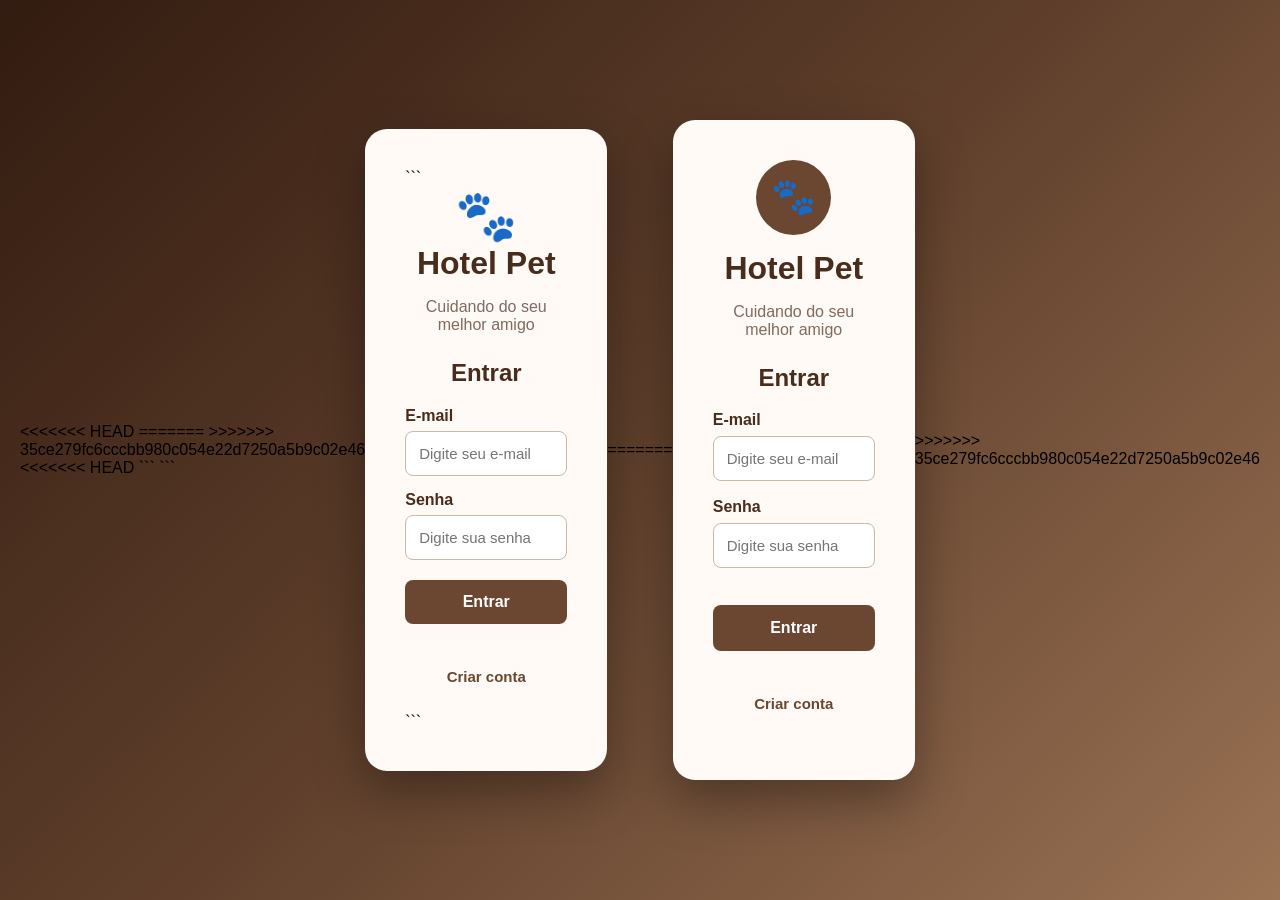
==== commit b462ee3a: "Resolve conflito no index.html" ====
--- a/index/index.html
+++ b/index/index.html
@@ -1,12 +1,15 @@
-
+<<<<<<< HEAD
+
+=======
+>>>>>>> 35ce279fc6cccbb980c054e22d7250a5b9c02e46
 <!DOCTYPE html>
 
 <html lang="pt-br">
-
 <head>
     <meta charset="UTF-8">
     <meta name="viewport" content="width=device-width, initial-scale=1.0">
     <title>Hotel Pet</title>
+<<<<<<< HEAD
 
 ```
 <style>
@@ -477,3 +480,163 @@
 </body>
 
 </html>
+=======
+    <style>
+        * { box-sizing: border-box; }
+        body {
+            margin: 0;
+            min-height: 100vh;
+            font-family: Arial, sans-serif;
+            background: linear-gradient(135deg, #321b10, #60402c, #9a7254);
+            display: flex;
+            align-items: center;
+            justify-content: center;
+            padding: 20px;
+        }
+        .caixa {
+            width: 100%;
+            max-width: 430px;
+            background: #fffaf5;
+            padding: 40px;
+            border-radius: 22px;
+            box-shadow: 0 20px 50px rgba(0,0,0,0.35);
+        }
+        .logo { text-align: center; margin-bottom: 25px; }
+        .icone {
+            width: 75px;
+            height: 75px;
+            margin: 0 auto 15px;
+            border-radius: 50%;
+            background: #6b4630;
+            display: flex;
+            align-items: center;
+            justify-content: center;
+            font-size: 36px;
+        }
+        .logo h1 { margin: 0; color: #4a2c1c; font-size: 32px; }
+        .logo p { color: #806b5d; }
+        h2 { text-align: center; color: #4a2c1c; }
+        .campo { margin-bottom: 17px; }
+        .campo label {
+            display: block;
+            margin-bottom: 7px;
+            color: #4a2c1c;
+            font-weight: bold;
+        }
+        .campo input {
+            width: 100%;
+            padding: 13px;
+            border: 1px solid #cdb8a7;
+            border-radius: 8px;
+            font-size: 15px;
+            outline: none;
+        }
+        .campo input:focus { border-color: #6b4630; }
+        .botao {
+            width: 100%;
+            padding: 14px;
+            border: 0;
+            border-radius: 8px;
+            background: #6b4630;
+            color: white;
+            font-size: 16px;
+            font-weight: bold;
+            cursor: pointer;
+        }
+        .botao:hover { background: #4a2c1c; }
+        .link {
+            width: 100%;
+            margin-top: 15px;
+            border: 0;
+            background: transparent;
+            color: #6b4630;
+            font-weight: bold;
+            cursor: pointer;
+            font-size: 15px;
+        }
+        .mensagem {
+            text-align: center;
+            margin-top: 15px;
+            color: #6b4630;
+            font-weight: bold;
+        }
+        .escondido { display: none; }
+    </style>
+</head>
+<body>
+    <div class="caixa">
+        <div class="logo">
+            <div class="icone">🐾</div>
+            <h1>Hotel Pet</h1>
+            <p>Cuidando do seu melhor amigo</p>
+        </div>
+
+        <div id="login">
+            <h2>Entrar</h2>
+            <form id="formLogin">
+                <div class="campo">
+                    <label for="emailLogin">E-mail</label>
+                    <input type="email" id="emailLogin" placeholder="Digite seu e-mail" required>
+                </div>
+                <div class="campo">
+                    <label for="senhaLogin">Senha</label>
+                    <input type="password" id="senhaLogin" placeholder="Digite sua senha" required>
+                </div>
+                <button type="submit" class="botao">Entrar</button>
+            </form>
+            <button type="button" class="link" onclick="mostrarCadastro()">Criar conta</button>
+            <div id="mensagemLogin" class="mensagem"></div>
+        </div>
+
+        <div id="cadastro" class="escondido">
+            <h2>Criar conta</h2>
+            <form id="formCadastro">
+                <div class="campo">
+                    <label for="nomeCadastro">Nome</label>
+                    <input type="text" id="nomeCadastro" placeholder="Digite seu nome" required>
+                </div>
+                <div class="campo">
+                    <label for="emailCadastro">E-mail</label>
+                    <input type="email" id="emailCadastro" placeholder="Digite seu e-mail" required>
+                </div>
+                <div class="campo">
+                    <label for="senhaCadastro">Senha</label>
+                    <input type="password" id="senhaCadastro" placeholder="Crie uma senha" required>
+                </div>
+                <button type="submit" class="botao">Criar conta</button>
+            </form>
+            <button type="button" class="link" onclick="mostrarLogin()">Voltar para entrar</button>
+            <div id="mensagemCadastro" class="mensagem"></div>
+        </div>
+    </div>
+
+    <script>
+        function mostrarCadastro() {
+            document.getElementById('login').classList.add('escondido');
+            document.getElementById('cadastro').classList.remove('escondido');
+        }
+
+        function mostrarLogin() {
+            document.getElementById('cadastro').classList.add('escondido');
+            document.getElementById('login').classList.remove('escondido');
+        }
+
+        document.getElementById('formLogin').addEventListener('submit', function(event) {
+            event.preventDefault();
+            const email = document.getElementById('emailLogin').value;
+            const senha = document.getElementById('senhaLogin').value;
+
+            if (email && senha) {
+                window.location.href = '../usuarios/usuarios.html';
+            }
+        });
+
+        document.getElementById('formCadastro').addEventListener('submit', function(event) {
+            event.preventDefault();
+            document.getElementById('mensagemCadastro').textContent = 'Conta criada com sucesso! Agora você pode entrar.';
+            setTimeout(mostrarLogin, 1200);
+        });
+    </script>
+</body>
+</html>
+>>>>>>> 35ce279fc6cccbb980c054e22d7250a5b9c02e46
